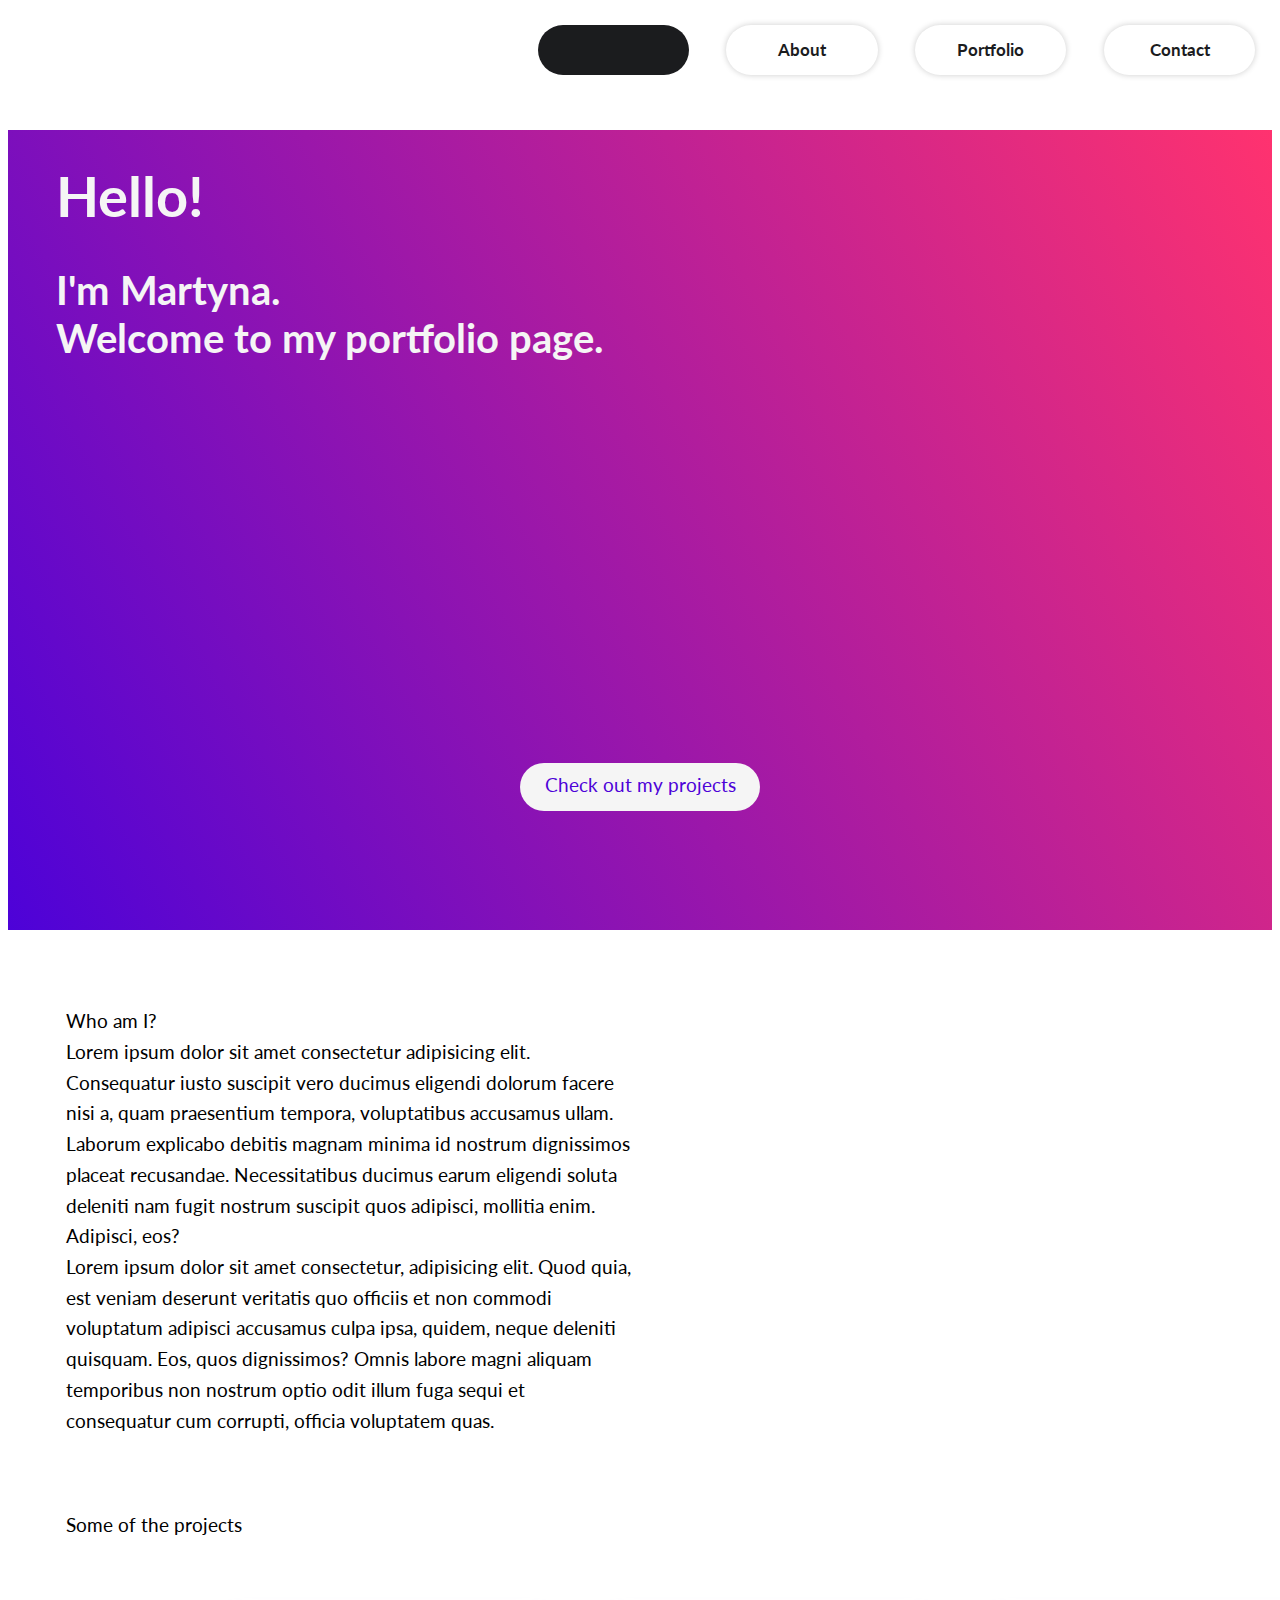
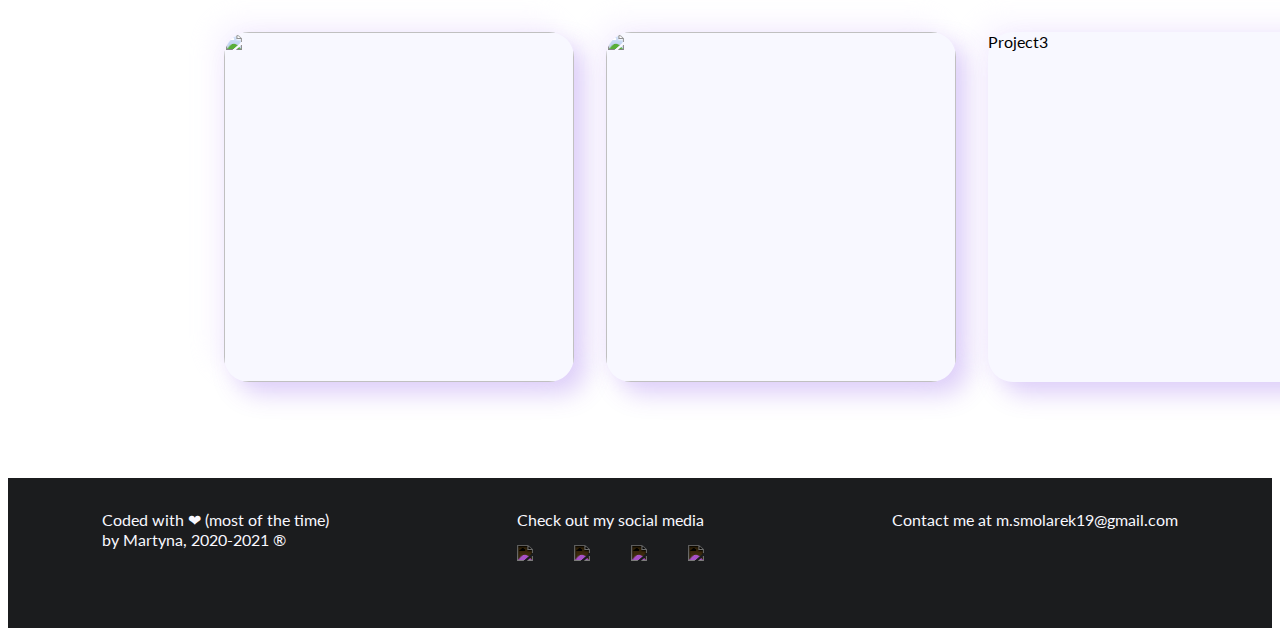
==== index.html @ 979f0c4d "Main files" ====
<!DOCTYPE html>
<html lang="en">
<head>
    <meta charset="UTF-8">
    <meta name="viewport" content="width=device-width, initial-scale=1.0">
    <title>by Martyna</title>
   <link rel="stylesheet" href="styles_buttons.css"> 
<link rel="stylesheet" href="styles_main.css"> 
      <link rel="stylesheet" href="projects.css"> 
            <link rel="stylesheet" href="footer.css"> 


<link href="https://fonts.googleapis.com/css2?family=Anton&family=Lato&display=swap" rel="stylesheet">
<script type="text/javascript" src="script.js" async defer></script>

</head>
<body>
    <nav>
    <div class="navmenu" id="myNavMenu">
    <button class="current"><a href="index.html">Home</a></button>
    <button class="other"><a href="about.html">About</a></button>
    <button class="other"><a href="portfolio.html">Portfolio</a></button>
    <button class="other"><a href="contact.html">Contact</a></button>
    <a href="javascript:void(0);" class="hamburger" onclick="openHamburger()"><img class="menuobrazek" src="menu.png"></a>
</div>
</nav>
<section id="presentation">
    <div class="presentation">
        <div class="presentText">
            <h1>Hello!</h1>
        <h2>I'm Martyna. <br/>
        Welcome to my portfolio page.</h2></div>
        <a href="#projectsShort"><div class="projectsButton"><p>Check out my projects</p></div></a>
    </div>

</section>
<section id="aboutShort">
    <div> Who am I?<br />
    Lorem ipsum dolor sit amet consectetur adipisicing elit. Consequatur iusto suscipit vero ducimus eligendi dolorum facere nisi a, quam praesentium tempora, voluptatibus accusamus ullam. Laborum explicabo debitis magnam minima id nostrum dignissimos placeat recusandae. Necessitatibus ducimus earum eligendi soluta deleniti nam fugit nostrum suscipit quos adipisci, mollitia enim. Adipisci, eos?<br/>
Lorem ipsum dolor sit amet consectetur, adipisicing elit. Quod quia, est veniam deserunt veritatis quo officiis et non commodi voluptatum adipisci accusamus culpa ipsa, quidem, neque deleniti quisquam. Eos, quos dignissimos? Omnis labore magni aliquam temporibus non nostrum optio odit illum fuga sequi et consequatur cum corrupti, officia voluptatem quas. </div>
</section>
    <section id="projectsShort"> 
        <div class="projectsShort">Some of the projects</div>
<div class="projectGridShort">
           <div class="projectContainerShort"><img src="project1.jpg"></div>
           <div class="projectContainerShort"><img src="project2.jpg"></div>
           <div class="projectContainerShort">Project3</div> </div>
    </section>
    <footer >
<div class="myFooter">
    <div class="footerContents">
 <div> Coded with ❤ (most of the time) <br />
by Martyna, 2020-2021 ®</div>
<div>Check out my social media<br>
<div class="socialMedia"><img src="facebook.svg"><img src="instagram.svg"><img src="dribbble.svg"><img src="behance.svg"></div>
</div>
<div>Contact me at m.smolarek19@gmail.com</div>
</div>
</div>
    </footer>

</body>
</html>
---- styles_buttons.css ----
@media screen and (max-width: 900px) {
    .navmenu button:not(:first-child) {
        display: none;}
        
  
    .navmenu button {
        float: left;
        height: 2.2em;
        width: 5.5em;
        background-color: rgb(77, 2, 216);
    }

    .navmenu a.hamburger {
        float: right;
        display: block;
    }

    
}
   @media screen and (max-width: 900px) {
          .navmenu.responsive {position: relative;}
           .navmenu.responsive a.hamburger {
               position: absolute;
               right: 0;
               top: 0;
           }    
        .navmenu.responsive a {
            float: none;
            display: block;
            text-align: left;
        }     } 


 .navmenu {
        text-align: right;
        overflow: hidden;
         
    }

    a {
        text-decoration: none;
        color: #1B1C1E;
    }




    .current {
        height: 3em;
        width: 9em;
        background-color: #1B1C1E;
        border: none;
        font-size: 1.05em;
        color: whitesmoke;
        border-radius: 1.5em;
        margin: 1em;
        font-weight: bold;
    }

    .other {
        height: 3em;
        width: 9em;
        background-color: white;
        border: none;
        font-size: 1.05em;
        color:#1B1C1E;
        border-radius: 1.5em;
        margin: 1em;
        box-shadow: 0px 0px 6px rgb(0, 0, 0, 0.2);
        font-weight: bold;
    }

    .homebutton {
        height: 3em;
        width: 9em;
        background-color: rgb(77, 2, 216);
        border: none;
        font-size: 1.05em;
        color: whitesmoke;
        border-radius: 1.5em;
        margin: 1em;
        font-weight: bold;
    }

    .homebutton a:visited {
        color: whitesmoke;
    }

    .current a:visited {
        color: whitesmoke;
    }
      .other a:visited {
          color: #1B1C1E;
      }

    .homebutton:hover {

-webkit-animation:rainbow 6s infinite ease-in-out;
-ms-animation:rainbow 6s infinite ease-in-out;
-o-animation:rainbow 6s infinite ease-in-out;
animation:rainbow 6s infinite ease-in-out;
    }

.navmenu .hamburger {
    display: none;
}
.menuobrazek {
    max-height: 2em;
    filter: opacity(50%);
}










@-webkit-keyframes rainbow {
    0% {
        background-color: #ff0000;
    }

    10% {
        background-color: #ff8000;
    }

    20% {
        background-color: #ffff00;
    }

    30% {
        background-color: #80ff00;
    }

    40% {
        background-color: #00ff00;
    }

    50% {
        background-color: #00ff80;
    }

    60% {
        background-color: #00ffff;
    }

    70% {
        background-color: #0080ff;
    }

    80% {
        background-color: #0000ff;
    }

    90% {
        background-color: #8000ff;
    }

    100% {
        background-color: #ff0080;
    }
}

@-ms-keyframes rainbow {
     0% {
         background-color: #ff0000;
     }

     10% {
         background-color: #ff8000;
     }

     20% {
         background-color: #ffff00;
     }

     30% {
         background-color: #80ff00;
     }

     40% {
         background-color: #00ff00;
     }

     50% {
         background-color: #00ff80;
     }

     60% {
         background-color: #00ffff;
     }

     70% {
         background-color: #0080ff;
     }

     80% {
         background-color: #0000ff;
     }

     90% {
         background-color: #8000ff;
     }

     100% {
         background-color: #ff0080;
     }
}

@-o-keyframes rainbow {
    0% {
        background-color: #ff0000;
    }

    10% {
        background-color: #ff8000;
    }

    20% {
        background-color: #ffff00;
    }

    30% {
        background-color: #80ff00;
    }

    40% {
        background-color: #00ff00;
    }

    50% {
        background-color: #00ff80;
    }

    60% {
        background-color: #00ffff;
    }

    70% {
        background-color: #0080ff;
    }

    80% {
        background-color: #0000ff;
    }

    90% {
        background-color: #8000ff;
    }

    100% {
        background-color: #ff0080;
    }
}

@keyframes rainbow {
     0% {
         background-color: #ff0000;
     }

     10% {
         background-color: #ff8000;
     }

     20% {
         background-color: #ffff00;
     }

     30% {
         background-color: #80ff00;
     }

     40% {
         background-color: #00ff00;
     }

     50% {
         background-color: #00ff80;
     }

     60% {
         background-color: #00ffff;
     }

     70% {
         background-color: #0080ff;
     }

     80% {
         background-color: #0000ff;
     }

     90% {
         background-color: #8000ff;
     }

     100% {
         background-color: #ff0080;
     }
}
---- styles_main.css ----
@media screen and (max-width: 900px) {
     .presentText h1 {
         font-size: 2em;
     }
     .presentText h2 {
         font-size: 1.6em;
     }
 }

* {
    font-family: 'Lato',
    sans-serif;
}

.presentation {
    background: linear-gradient(60deg, rgb(77, 2, 216),rgb(255, 50, 111));
    width: 100%;
    color: whitesmoke;
    height: fit-content;
    padding-bottom: 5em;
    min-height: 45em;
     
}

h1 {
    font-size: 3.5em;
    }

h2 {
    
font-size: 2.5em;}

.presentText {
    margin-left: 3em;
    margin-top: 2em;

    box-sizing: border-box;
        position: relative;
        top: 2em;
    
}
.projectsButton {
    top: 25em;
    margin: 0 auto;
    background-color: whitesmoke;
    width: 15em;
    position: relative;
    height: 3em;
    border-radius: 1.5em;
    text-align: center;
    color: #1B1C1E;
         color: rgb(77, 2, 216);
         transition: ease-in-out .6s all;
     
 
}
.projectsButton p {
    position: relative;
    top: 20%;
    font-size: 1.2em;
}

.projectsButton:hover {
    box-shadow: 0px 0px 25px rgb(254, 245, 255);
    }

.projectText {
    margin-left: 3em;
    margin-top: 2em;

    box-sizing: border-box;
    position: relative;
    top: 2em;

}

#aboutShort {
    font-size: 1.2em;
    margin: .9em;
    margin-top: 4em;
    width: 45%;
    line-height: 1.6em;
    margin-left: 3em;
}
---- projects.css ----
.projectGrid {
    width: 85vw;
    display: grid;
    margin: 0 auto;
    grid-template-columns: 1fr 1fr 1fr;
    grid-template-rows: 1fr;
    grid-column: auto;
   grid-gap: 4em;
   margin-top: 6em;
    
}

.projectContainer {
        background-color: ghostwhite;
        height: 450px;
        width: 450px;
        margin: 0 auto;
        border-radius: 25px;
        transition: all 1.1s ease-in-out;
        box-shadow: 12px 12px 25px rgba(123, 65, 231, 0.25),
        -12px -12px 25px rgba(244, 237, 255, 0.575);
        
}

.projectContainer img {
    width: inherit;
    height: inherit;
    border-radius: inherit;
    object-fit: cover;
}


.projectContainer:hover {
    transform: scale(1.1);
}
   @media screen and (max-width: 1200px) {
       .projectContainer {
           width: 30vw;
           height: 30vw;
               }
        .projectGrid {
            width: 100%;
            grid-gap: .6em;
        }
   }

   .projectGridShort {
       width: 65vw;
       display: grid;
       margin: 0 auto;
       grid-template-columns: 1fr 1fr 1fr;
       grid-template-rows: 1fr;
       grid-column: auto;
       grid-gap: 2em;
       margin-top: 6em;

   }
.projectContainerShort {
    background-color: ghostwhite;
    height: 350px;
    width: 350px;
 
    border-radius: 25px;
    transition: all 1.1s ease-in-out;
    box-shadow: 12px 12px 25px rgba(123, 65, 231, 0.25),
        -12px -12px 25px rgba(244, 237, 255, 0.575);
        

}
.projectContainerShort:hover {
    transform: scale(1.1);
}

.projectsShort {
    margin: 0.9em;
    margin-left: 3em;
    margin-top: 4em;
    font-size: 1.2em;
}

.projectGridOthers {
    width: 85vw;
    display: grid;
    margin: 0 auto;
    grid-template-columns: 1fr 1fr 1fr 1fr 1fr;
    grid-template-rows: 1fr;
    grid-column: auto;
    grid-gap: 4em;
    margin-top: 6em;

}

.projectGridOthers .projectContainer {
    width: 250px;
    height: 250px;
}

.projectContainerShort img {
    width: inherit;
    height: inherit;
    border-radius: inherit;
    object-fit: cover;
}
---- footer.css ----
.myFooter {
    width: 100%;
    background-color: #1B1C1E;
    height: 150px;
    
    bottom: 0;
  
    color: ghostwhite;
    margin-top: 6em;
    
    
}

.footerContents {
    display: flex;
    flex-direction: row;
    justify-content: space-around;
 padding-top: 2em;
}

.socialMedia {
    margin-top: 1em;
    display: flex;
    flex-direction: row;
    justify-content: space-between;
}

.socialMedia img {
    max-width: 25px;
    filter: invert(1);
}
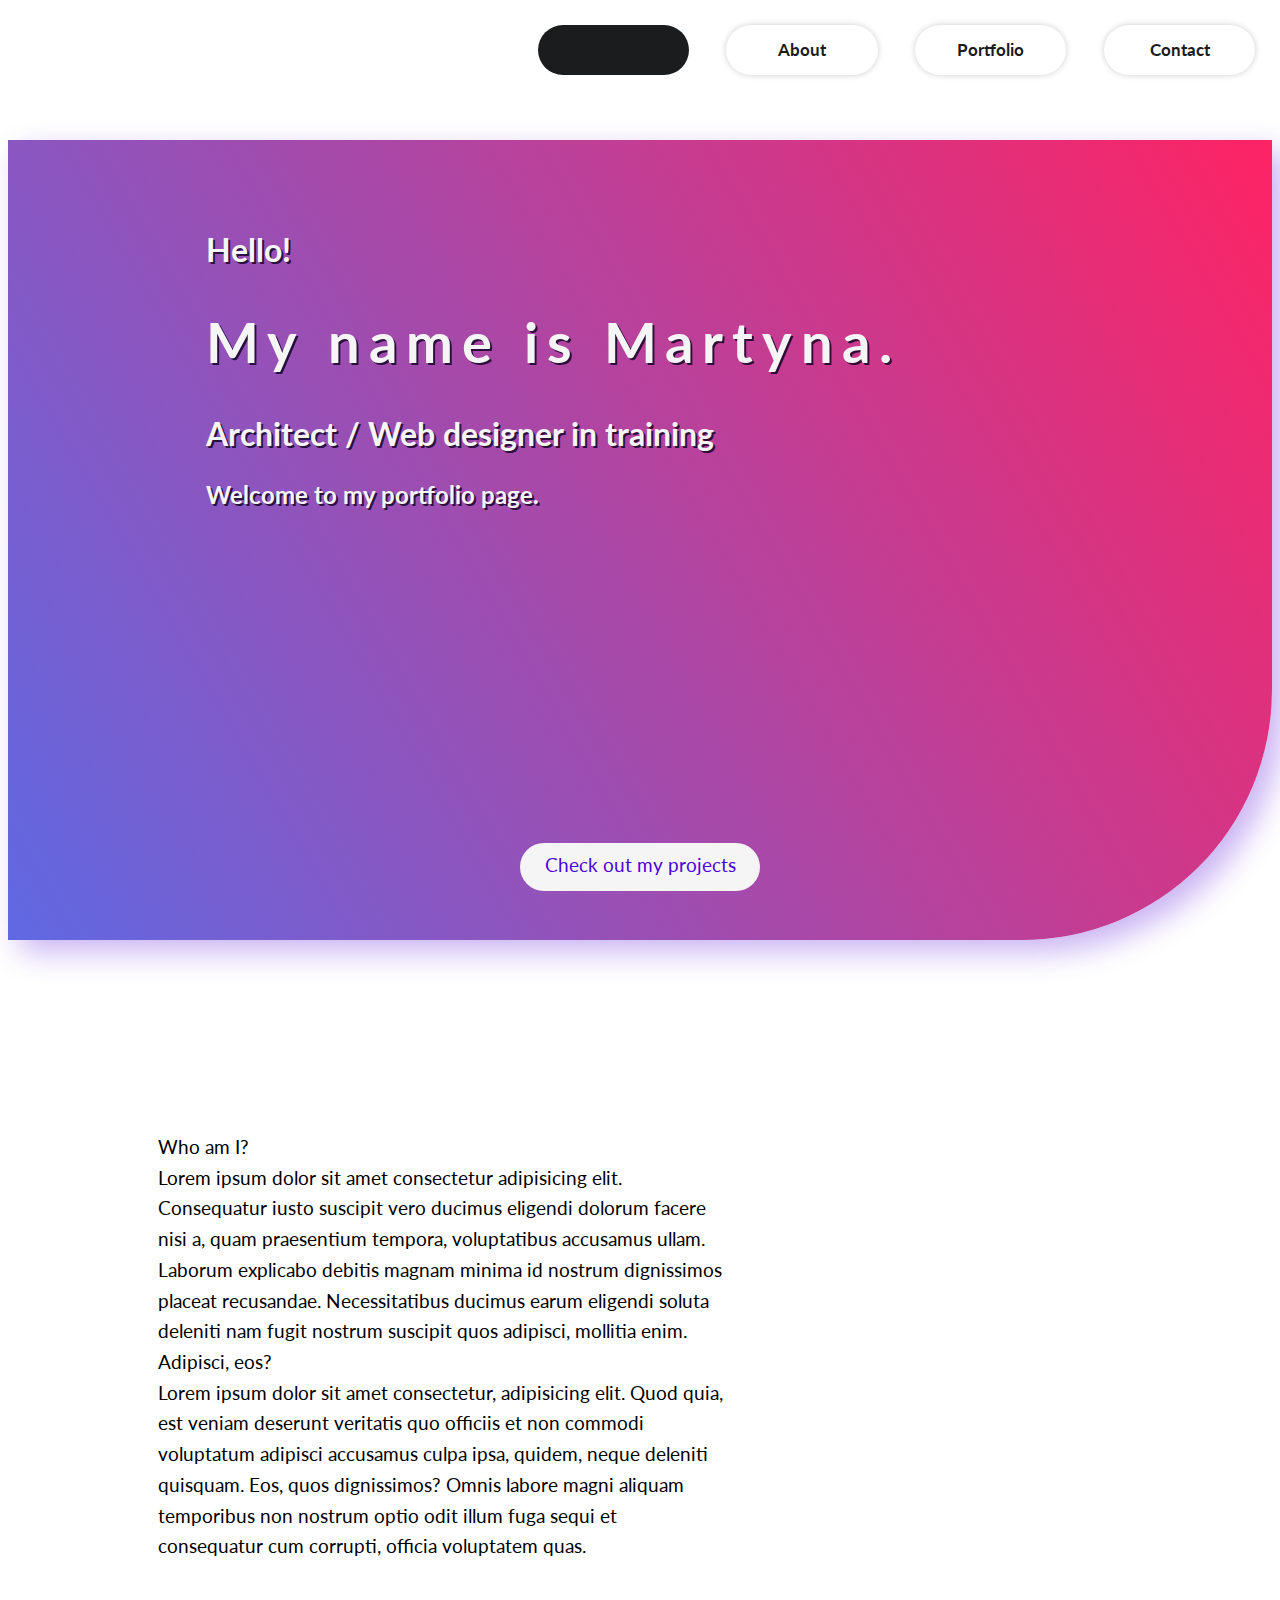
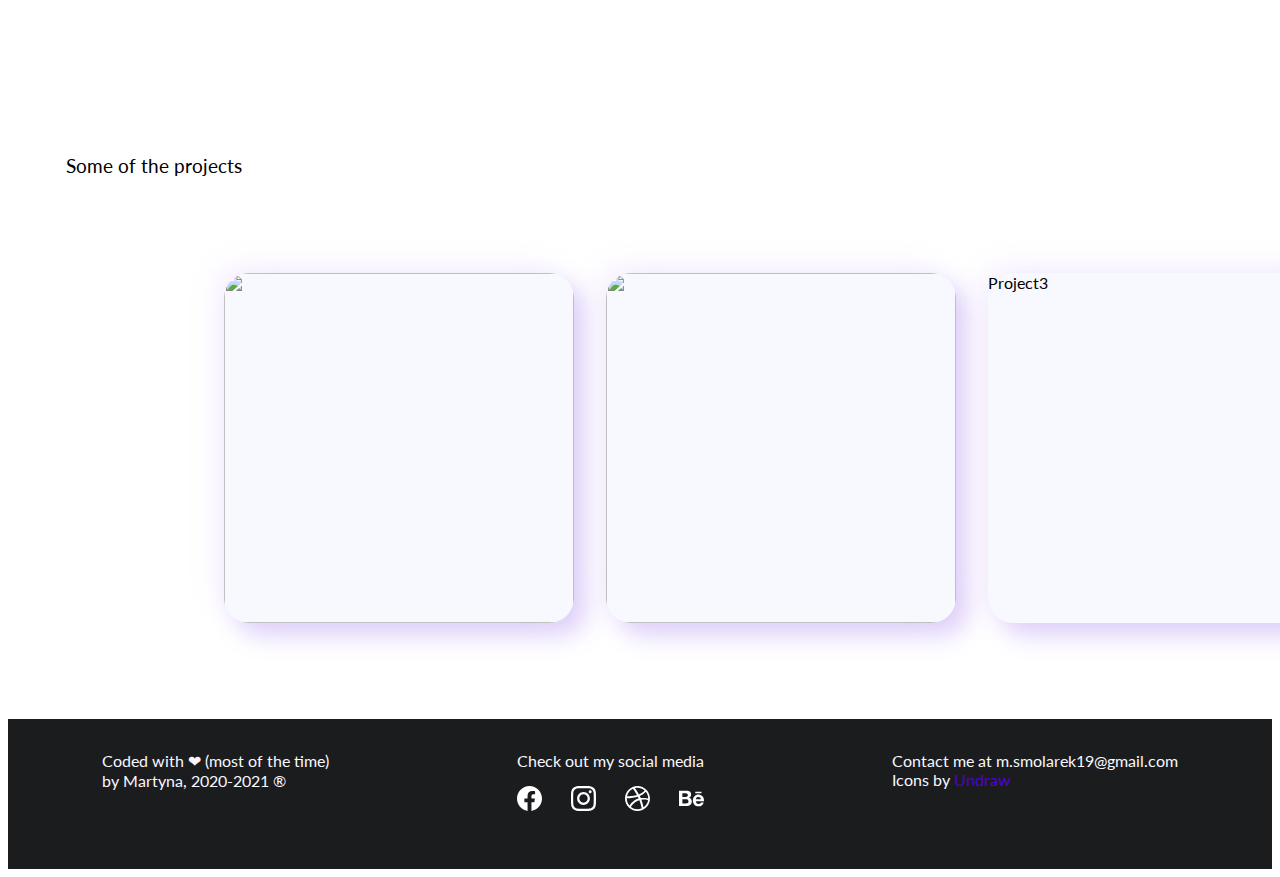
==== commit ee70196e: "Add files via upload" ====
--- a/index.html
+++ b/index.html
@@ -27,9 +27,10 @@
 <section id="presentation">
     <div class="presentation">
         <div class="presentText">
-            <h1>Hello!</h1>
-        <h2>I'm Martyna. <br/>
-        Welcome to my portfolio page.</h2></div>
+            <h2>Hello!</h2>
+        <h1>My name is Martyna. </h1> 
+        <h2>Architect / Web designer in training</h2> 
+        <h3>Welcome to my portfolio page.</h3></div>
         <a href="#projectsShort"><div class="projectsButton"><p>Check out my projects</p></div></a>
     </div>
 
@@ -52,9 +53,15 @@
  <div> Coded with ❤ (most of the time) <br />
 by Martyna, 2020-2021 ®</div>
 <div>Check out my social media<br>
-<div class="socialMedia"><img src="facebook.svg"><img src="instagram.svg"><img src="dribbble.svg"><img src="behance.svg"></div>
+<div class="socialMedia">
+    <img src="facebook.svg">
+    <img src="instagram.svg">
+    <img src="dribbble.svg">
+    <img src="behance.svg">
 </div>
-<div>Contact me at m.smolarek19@gmail.com</div>
+</div>
+<div>Contact me at m.smolarek19@gmail.com<br/>
+Icons by <a href="https://undraw.co/illustrations">Undraw</a></div>
 </div>
 </div>
     </footer>
--- a/styles_main.css
+++ b/styles_main.css
@@ -1,8 +1,13 @@
  @media screen and (max-width: 900px) {
-     .presentText h1 {
+          .presentText {
+         position: relative;
+         left: 50px;
+         top: 80px;
+     }
+     h1 {
          font-size: 2em;
      }
-     .presentText h2 {
+      h2 {
          font-size: 1.6em;
      }
  }
@@ -13,30 +18,47 @@
 }
 
 .presentation {
-    background: linear-gradient(60deg, rgb(77, 2, 216),rgb(255, 50, 111));
+    background: linear-gradient(60deg, #5f69e3, #fd2364);
     width: 100%;
     color: whitesmoke;
     height: fit-content;
     padding-bottom: 5em;
     min-height: 45em;
+    border-radius: 0 0 250px 0;
+    box-shadow: 12px 12px 30px  rgba(77, 2, 216, 0.3);
+    margin-top: 3em;
      
 }
 
-h1 {
+.presentText h1 {
     font-size: 3.5em;
-    }
+    margin-top: .7em;
+    margin-bottom: .7em;
+    text-shadow: 2px 2px 0px rgba(11, 0, 31, 0.801);
+    letter-spacing: 9px; }
 
-h2 {
-    
-font-size: 2.5em;}
+.presentText h2 {     
+font-size: 2em;
+margin-top: 0.1em;
+    text-shadow: 2px 2px 0px rgba(11, 0, 31, 0.801);
+
+}
+
+.presentText h3 {
+font-size: 1.5em;
+margin-top: 1em;
+    text-shadow: 2px 2px 0px rgba(11, 0, 31, 0.801);
+
+}
 
 .presentText {
     margin-left: 3em;
-    margin-top: 2em;
 
     box-sizing: border-box;
         position: relative;
-        top: 2em;
+        top: 90px;
+        left: 150px;
+        
     
 }
 .projectsButton {
@@ -77,8 +99,9 @@
 #aboutShort {
     font-size: 1.2em;
     margin: .9em;
-    margin-top: 4em;
+    margin-top: 10em;
     width: 45%;
     line-height: 1.6em;
-    margin-left: 3em;
+    margin-left: 150px;
+    margin-bottom: 10em;
 }--- a/projects.css
+++ b/projects.css
@@ -41,6 +41,11 @@
         .projectGrid {
             width: 100%;
             grid-gap: .6em;
+        }
+        .projectGridOthers.projectContainer {
+            width: 150px;
+            height: 150px;
+            
         }
    }
 
--- a/footer.css
+++ b/footer.css
@@ -28,4 +28,13 @@
 .socialMedia img {
     max-width: 25px;
     filter: invert(1);
+}
+
+.myFooter a {
+ text-decoration: none;
+    color: rgb(77, 2, 216);
+}
+.myFooter a:visited {
+    color: rgb(77, 2, 216);
+    text-decoration: none;
 }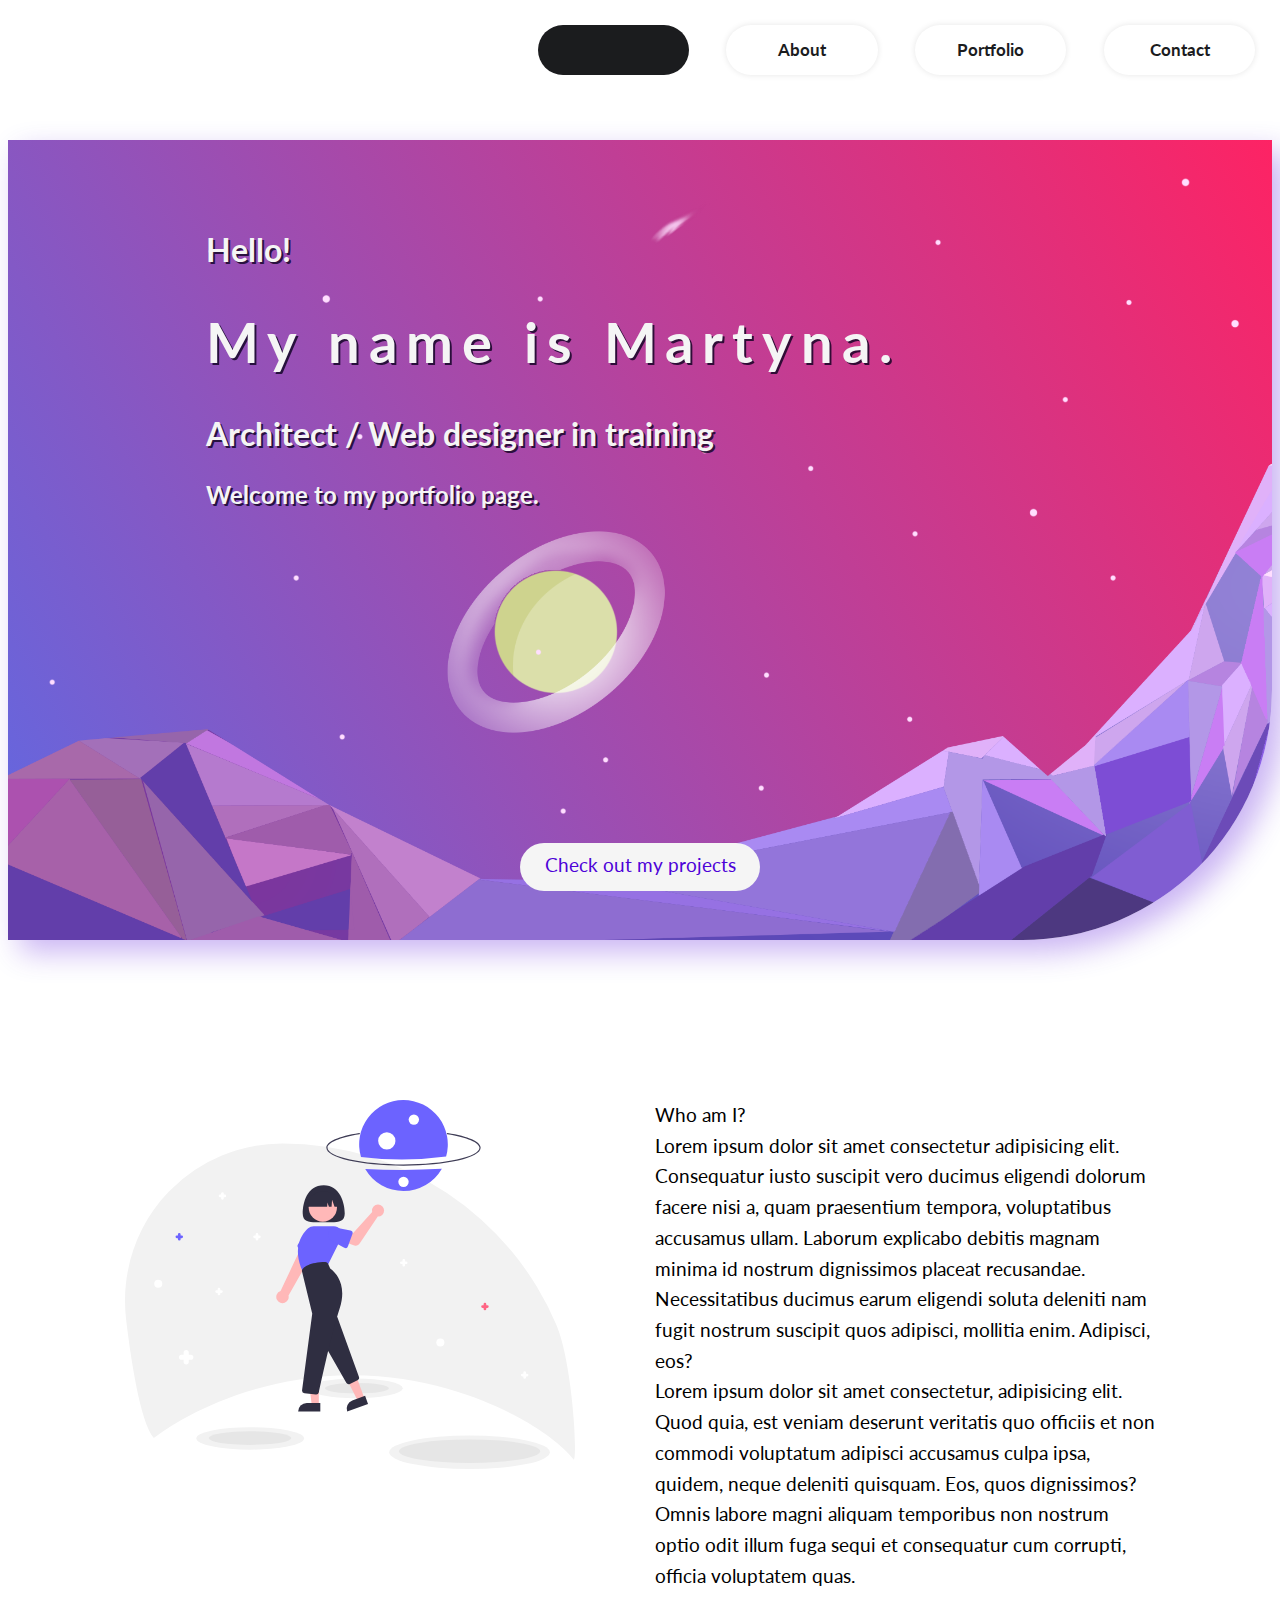
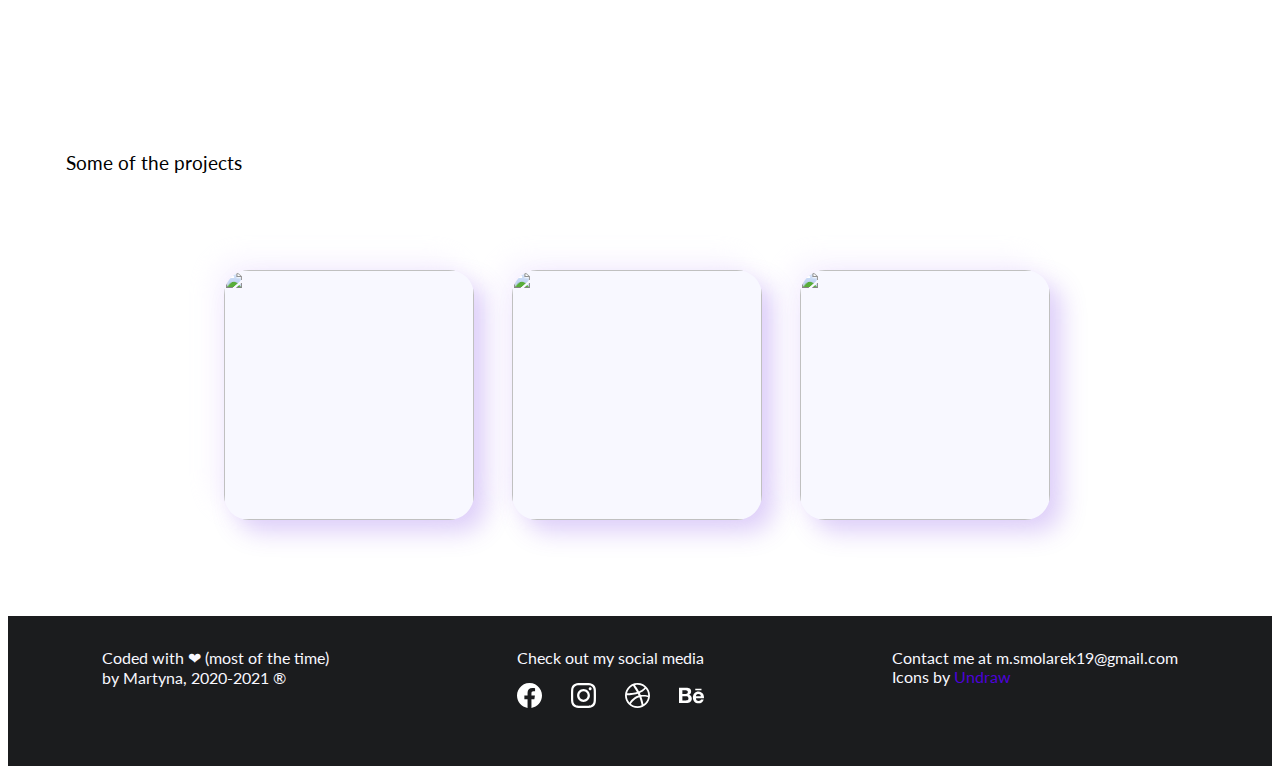
==== commit 54f8cf3e: "Add files via upload" ====
--- a/index.html
+++ b/index.html
@@ -17,15 +17,18 @@
 <body>
     <nav>
     <div class="navmenu" id="myNavMenu">
+       <div> <div class="logoPage"></div>
+        <div class="buttonList">
     <button class="current"><a href="index.html">Home</a></button>
     <button class="other"><a href="about.html">About</a></button>
     <button class="other"><a href="portfolio.html">Portfolio</a></button>
     <button class="other"><a href="contact.html">Contact</a></button>
-    <a href="javascript:void(0);" class="hamburger" onclick="openHamburger()"><img class="menuobrazek" src="menu.png"></a>
+    <a href="javascript:void(0);" class="hamburger" onclick="openHamburger()"><img class="menuobrazek" src="menu.png"></a></div></div>
 </div>
 </nav>
 <section id="presentation">
     <div class="presentation">
+        <div class="presentationContainer">
         <div class="presentText">
             <h2>Hello!</h2>
         <h1>My name is Martyna. </h1> 
@@ -33,19 +36,23 @@
         <h3>Welcome to my portfolio page.</h3></div>
         <a href="#projectsShort"><div class="projectsButton"><p>Check out my projects</p></div></a>
     </div>
+    </div>
 
 </section>
 <section id="aboutShort">
-    <div> Who am I?<br />
+    <div class="aboutShortContainer">
+    <div class="aboutText"> Who am I?<br />
     Lorem ipsum dolor sit amet consectetur adipisicing elit. Consequatur iusto suscipit vero ducimus eligendi dolorum facere nisi a, quam praesentium tempora, voluptatibus accusamus ullam. Laborum explicabo debitis magnam minima id nostrum dignissimos placeat recusandae. Necessitatibus ducimus earum eligendi soluta deleniti nam fugit nostrum suscipit quos adipisci, mollitia enim. Adipisci, eos?<br/>
 Lorem ipsum dolor sit amet consectetur, adipisicing elit. Quod quia, est veniam deserunt veritatis quo officiis et non commodi voluptatum adipisci accusamus culpa ipsa, quidem, neque deleniti quisquam. Eos, quos dignissimos? Omnis labore magni aliquam temporibus non nostrum optio odit illum fuga sequi et consequatur cum corrupti, officia voluptatem quas. </div>
+<div class="aboutShortImage"><img src="undraw_My_universe.svg"></div>
+</div>
 </section>
     <section id="projectsShort"> 
         <div class="projectsShort">Some of the projects</div>
 <div class="projectGridShort">
-           <div class="projectContainerShort"><img src="project1.jpg"></div>
+           <div class="projectContainerShort"><img src="https://zapodaj.net/images/70dbcfe574253.jpg" ></div>
            <div class="projectContainerShort"><img src="project2.jpg"></div>
-           <div class="projectContainerShort">Project3</div> </div>
+           <div class="projectContainerShort"><img src="project3.PNG"></div> </div>
     </section>
     <footer >
 <div class="myFooter">
--- a/styles_buttons.css
+++ b/styles_buttons.css
@@ -1,8 +1,11 @@
    @media screen and (max-width: 900px) {
     .navmenu button:not(:first-child) {
         display: none;}
-        
-  
+
+    .buttonList {
+        width: 100%;
+           }
+          
     .navmenu button {
         float: left;
         height: 2.2em;
@@ -42,6 +45,11 @@
         color: #1B1C1E;
     }
 
+    .buttonList {
+
+        float: right;
+    }
+
 
 
 
@@ -66,8 +74,13 @@
         color:#1B1C1E;
         border-radius: 1.5em;
         margin: 1em;
-        box-shadow: 0px 0px 6px rgb(0, 0, 0, 0.2);
+        box-shadow: 0px 0px 6px rgb(0, 0, 0, 0.1);
         font-weight: bold;
+        transition: background-color .6s ease-in-out;
+    }
+
+    .other:hover {
+        background-color: rgba(77, 2, 216, 0.2);
     }
 
     .homebutton {
--- a/styles_main.css
+++ b/styles_main.css
@@ -18,7 +18,8 @@
 }
 
 .presentation {
-    background: linear-gradient(60deg, #5f69e3, #fd2364);
+    background: url("banner.png") no-repeat top left, linear-gradient(60deg, #5f69e3, #fd2364) ;
+    background-size: cover;
     width: 100%;
     color: whitesmoke;
     height: fit-content;
@@ -29,6 +30,8 @@
     margin-top: 3em;
      
 }
+
+
 
 .presentText h1 {
     font-size: 3.5em;
@@ -97,11 +100,30 @@
 }
 
 #aboutShort {
-    font-size: 1.2em;
+    
     margin: .9em;
     margin-top: 10em;
+    
+    
+    margin-bottom: 10em;
+}
+
+.aboutShortContainer {
+    display: flex;
+    flex-direction: row-reverse;
+    justify-content: space-around;
+    width: 90%;
+    margin: 50px auto;
+    font-size: 1.2em;
+    line-height: 1.6em;
+    
+    
+}
+
+.aboutText {
     width: 45%;
-    line-height: 1.6em;
-    margin-left: 150px;
-    margin-bottom: 10em;
+}
+
+.aboutShortImage img {
+   width: 450px;
 }--- a/projects.css
+++ b/projects.css
@@ -10,17 +10,12 @@
     
 }
 
-.projectContainer {
-        background-color: ghostwhite;
-        height: 450px;
-        width: 450px;
-        margin: 0 auto;
-        border-radius: 25px;
-        transition: all 1.1s ease-in-out;
-        box-shadow: 12px 12px 25px rgba(123, 65, 231, 0.25),
-        -12px -12px 25px rgba(244, 237, 255, 0.575);
-        
-}
+
+
+
+
+
+
 
 .projectContainer img {
     width: inherit;
@@ -30,9 +25,8 @@
 }
 
 
-.projectContainer:hover {
-    transform: scale(1.1);
-}
+
+
    @media screen and (max-width: 1200px) {
        .projectContainer {
            width: 30vw;
@@ -62,8 +56,8 @@
    }
 .projectContainerShort {
     background-color: ghostwhite;
-    height: 350px;
-    width: 350px;
+    height: 250px;
+    width: 250px;
  
     border-radius: 25px;
     transition: all 1.1s ease-in-out;
@@ -106,3 +100,28 @@
     border-radius: inherit;
     object-fit: cover;
 }
+
+.projectShow {
+    width: 100%;
+    background: linear-gradient(60deg, #5f69e3 10%, #fd2364 110%);
+    padding-bottom: 6em;
+    min-height: fit-content;
+    border-radius: 120px 0 120px 0;
+}
+.projectText h1 {
+     font-size: 3.5em;
+     margin-top: .7em;
+     margin-bottom: .7em;
+     text-shadow: 2px 2px 0px rgba(11, 0, 31, 0.801);
+     letter-spacing: 9px;
+     color: whitesmoke;
+  margin-left: 120px;
+     }
+.projectText h2 {
+    font-size: 2em;
+    margin-top: 0.1em;
+    text-shadow: 2px 2px 0px rgba(11, 0, 31, 0.801);
+ 
+    color: whitesmoke;
+    margin-left: 120px;
+}
